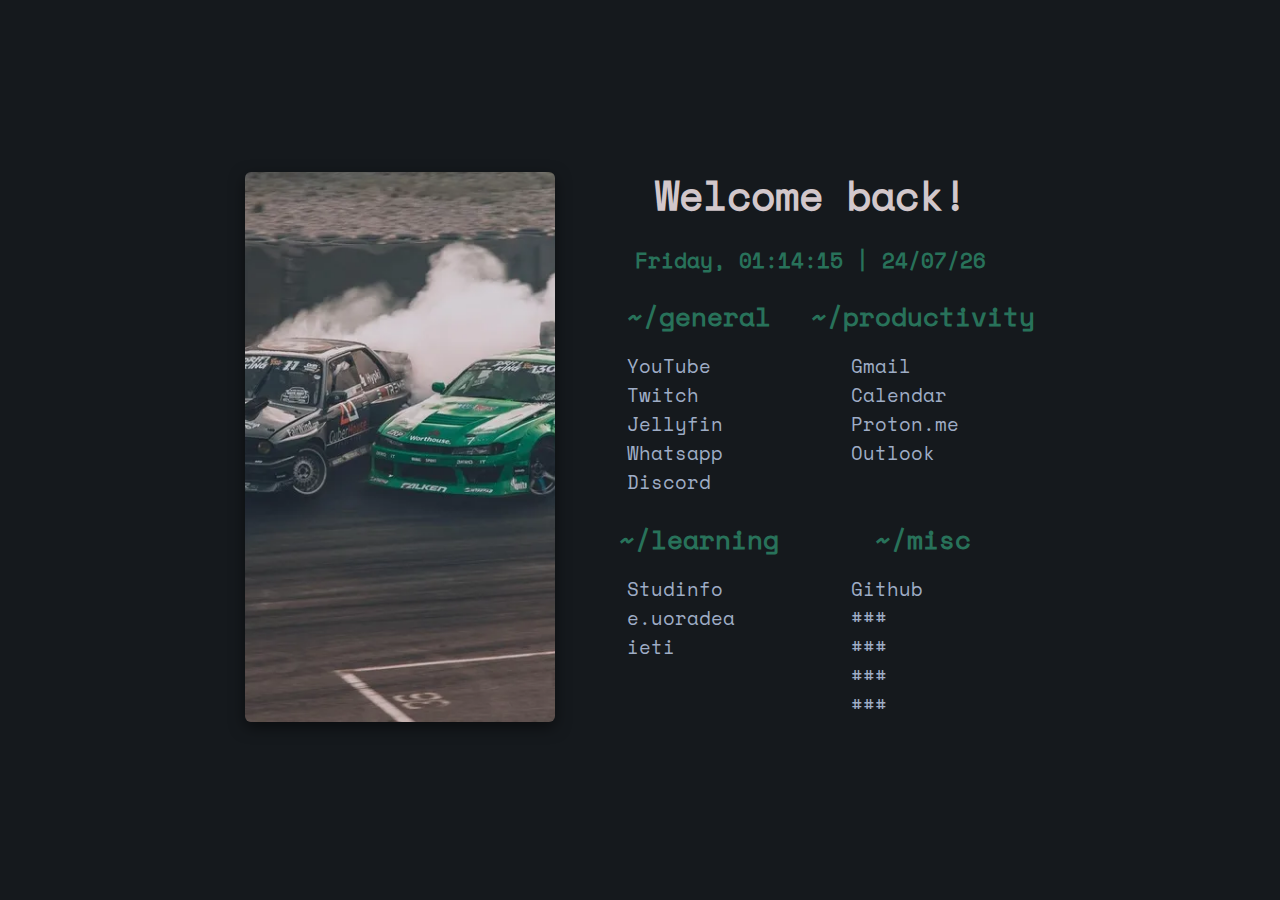
==== index.html @ be9fabdf "out look" ====
<!DOCTYPE html>
<html lang="en">

<head>
	<title>~/startpage</title>
	<meta charset="UTF-8">
	<meta name="viewport" content="width=device-width, initial-scale=1">
	<link href="../src/css/style.css" rel="stylesheet">
</head>

<body>
	<div id="image" onclick="nextImage()">
		<img id="carouselImage" src="../src/images/cover4.webp">
		<script async src="../src/js/theme.js" currentIndex="1"></script>
	</div>
	<div id="text">
		<div id="greeting">Welcome back!</div>
		<div id="date"></div>
		<script async src="../src/js/date.js"></script>
		<div id="links">
			<div class="urls">
				<div class="header">~/general</div>
				<ul>
					<li><a href="https://www.youtube.com/">YouTube</a></li>
					<li><a href="https://www.twitch.tv/">Twitch</a></li>
					<li><a href="https://jf-vue.pages.dev/#">Jellyfin</a></li>
					<li><a href="https://web.whatsapp.com/">Whatsapp</a></li>
					<li><a href="https://discord.com/channels/@me">Discord</a></li>
				</ul>
			</div>
			<div class="urls">
				<div class="header">~/productivity</div>
				<ul>
					<li><a href="https://mail.google.com">Gmail</a></li>
					<li><a href="https://calendar.google.com/calendar/u/0/r">Calendar</a></li>
					<li><a href="https://mail.proton.me">Proton.me</a></li>
					<li><a href="https://outlook.office.com/mail/">Outlook</a></li>
				</ul>
			</div>
			<div class="urls">
				<div class="header">~/learning</div>
				<ul>
					<li><a href="https://studinfo.uoradea.ro/">Studinfo</a></li>
					<li><a href="https://e.uoradea.ro/my/courses.php">e.uoradea</a></li>
					<li><a href="https://ieti.uoradea.ro/ro/studenti/info-studenti">ieti</a></li>
				</ul>
			</div>
			<div class="urls">
				<div class="header">~/misc</div>
				<ul>
					<li><a href="https://github.com/">Github</a></li>
					<li><a href="###">###</a></li>
					<li><a href="###">###</a></li>
					<li><a href="###">###</a></li>
					<li><a href="###">###</a></li>
				</ul>
			</div>
		</div>
	</div>
</body>

</html>
---- src/css/style.css ----
@font-face {
  font-family: "SpaceMono Nerd Font";
  font-display: swap;
  src:
    local("SpaceMono Nerd Font"),
		url(../fonts/SpaceMonoNF.woff2) format("woff2"),
    url(../fonts/SpaceMonoNF.woff) format("woff");
}

:root {
	color-scheme: dark;
}

* {
  transition: all 0.2s ease-in-out;
}

html {
  display: flex;
  align-items: center;
  justify-content: center;
  height: 100svh;
	background: var(--background-color);
	overflow-x: clip;
}

body {
  display: flex;
  color: var(--text-color);
  font-family:
    SpaceMono Nerd Font,
    monospace;
  justify-content: center;
  align-items: center;
}

#text {
	transform: translateX(100vw);
	transition: transform 0.5s ease-in-out;
}

#text.loaded {
  transform: translateX(0vw);
}

#carouselImage {
  height: 550px;
  aspect-ratio: 9 / 16;
  border-radius: 6px;
  box-shadow: 0px 5px 15px 0px rgba(0, 0, 0, 0.5);
  object-fit: cover;
  margin-right: 2em;
}

#carouselImage:hover {
  transform: scale(1.1);
  cursor: pointer;
}

#image {
	opacity: 0;
	transition: opacity 0.5s linear;
}

#image.loaded {
	opacity: 1;
}

@media (max-width: 800px) {
  img {
    display: none;
  }
}

#greeting {
  color: var(--accent-color-2);
  font-size: 2.5em;
  font-weight: 900;
  grid-column: 1/-1;
  text-align: center;
  display: grid;
}

#date {
  font-size: 1.3em;
  font-weight: 600;
  color: var(--accent-color);
  display: grid;
  grid-column: 1/-1;
  text-align: center;
  margin: 1em 0;
}

.header {
  color: var(--accent-color);
  font-size: 1.6em;
  font-weight: 600;
  text-align: center;
  transition: color 0.2s ease-out;
}

#links {
  display: grid;
  grid-row-gap: 0.5em;
  grid-template-columns: repeat(2, 1fr);
}

ul {
  list-style-type: none;
}

a {
  color: var(--text-color);
  font-size: 1.2em;
  text-decoration: none;
  transition: color ease-out 0.2s;
}

a:hover {
  color: var(--hover-color);
  font-style: italic;
}
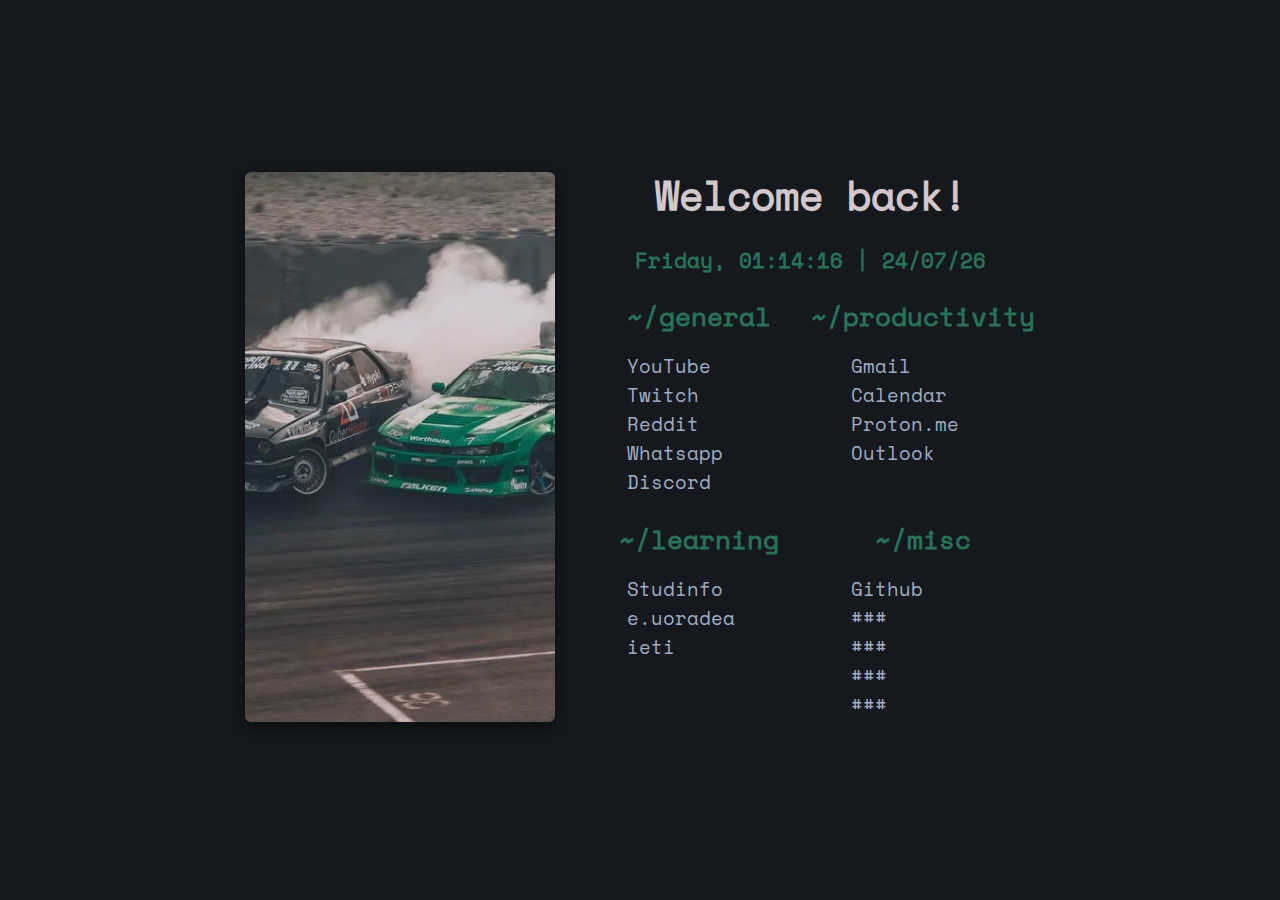
==== commit a15bbbc0: "reddit" ====
--- a/index.html
+++ b/index.html
@@ -23,7 +23,7 @@
 				<ul>
 					<li><a href="https://www.youtube.com/">YouTube</a></li>
 					<li><a href="https://www.twitch.tv/">Twitch</a></li>
-					<li><a href="https://jf-vue.pages.dev/#">Jellyfin</a></li>
+					<li><a href="https://www.reddit.com/">Reddit</a></li>
 					<li><a href="https://web.whatsapp.com/">Whatsapp</a></li>
 					<li><a href="https://discord.com/channels/@me">Discord</a></li>
 				</ul>
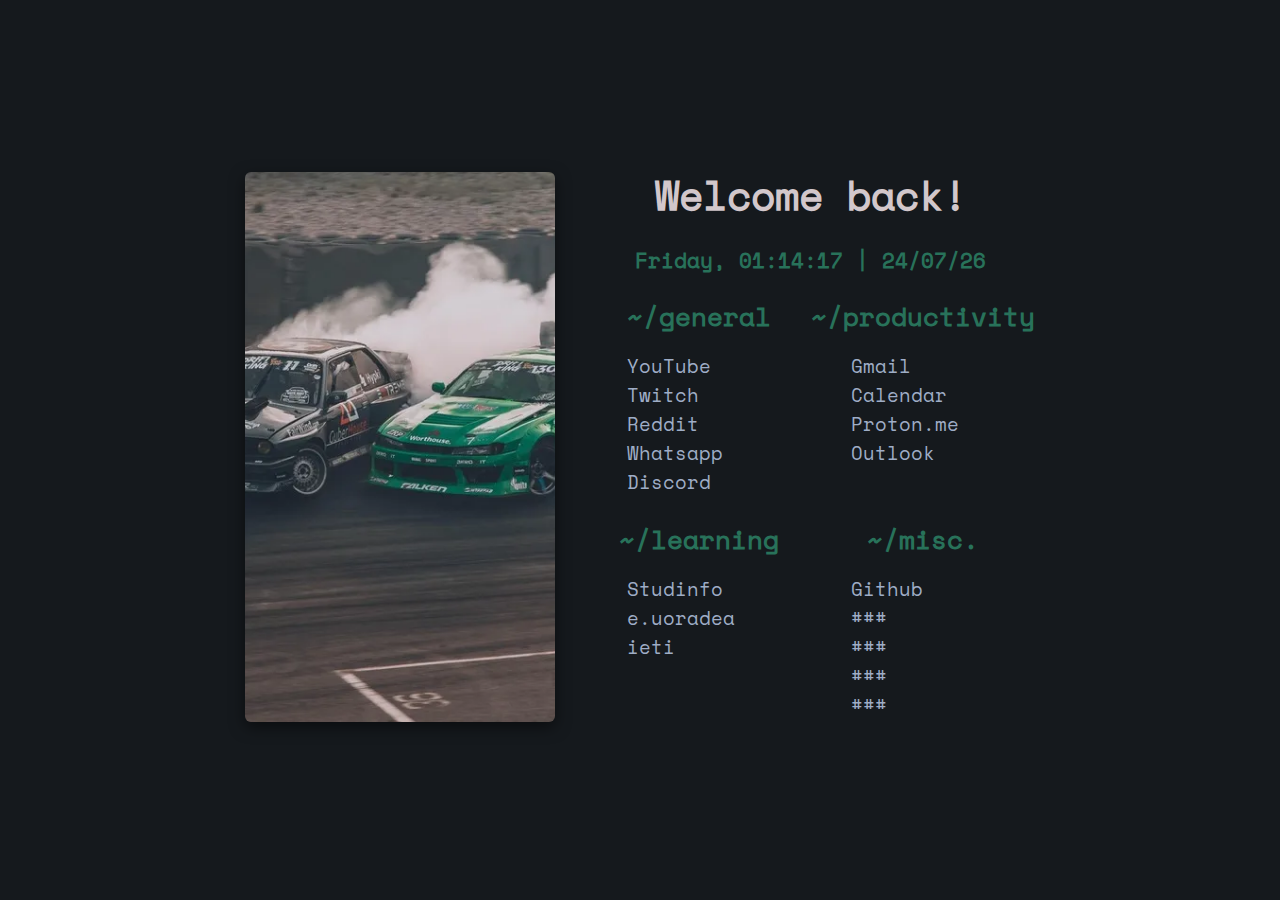
==== commit c564be73: "dot" ====
--- a/index.html
+++ b/index.html
@@ -46,7 +46,7 @@
 				</ul>
 			</div>
 			<div class="urls">
-				<div class="header">~/misc</div>
+				<div class="header">~/misc.</div>
 				<ul>
 					<li><a href="https://github.com/">Github</a></li>
 					<li><a href="###">###</a></li>
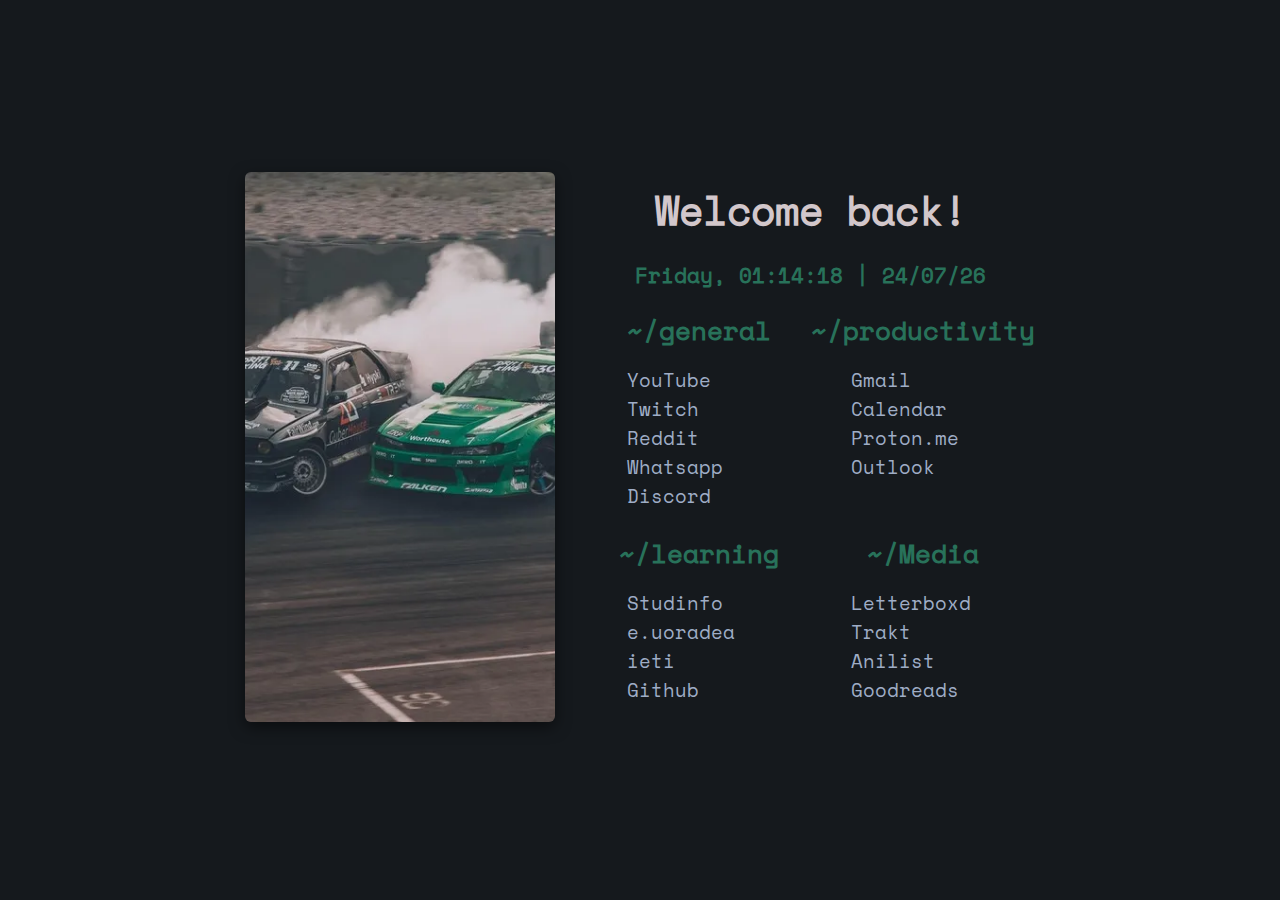
==== commit 0724d33f: "media" ====
--- a/index.html
+++ b/index.html
@@ -41,18 +41,19 @@
 				<div class="header">~/learning</div>
 				<ul>
 					<li><a href="https://studinfo.uoradea.ro/">Studinfo</a></li>
-					<li><a href="https://e.uoradea.ro/my/courses.php">e.uoradea</a></li>
+					<li><a href="https://e.uoradea.ro/my/courses.php">e.uoradea</a></li>	
 					<li><a href="https://ieti.uoradea.ro/ro/studenti/info-studenti">ieti</a></li>
+					<li><a href="https://github.com/">Github</a></li>
 				</ul>
 			</div>
 			<div class="urls">
-				<div class="header">~/misc.</div>
+				<div class="header">~/Media</div>
 				<ul>
-					<li><a href="https://github.com/">Github</a></li>
-					<li><a href="###">###</a></li>
-					<li><a href="###">###</a></li>
-					<li><a href="###">###</a></li>
-					<li><a href="###">###</a></li>
+					
+					<li><a href="https://letterboxd.com/">Letterboxd</a></li>
+					<li><a href="https://trakt.tv/">Trakt</a></li>
+					<li><a href="https://anilist.co/home">Anilist</a></li>
+					<li><a href="https://www.goodreads.com/">Goodreads</a></li>
 				</ul>
 			</div>
 		</div>
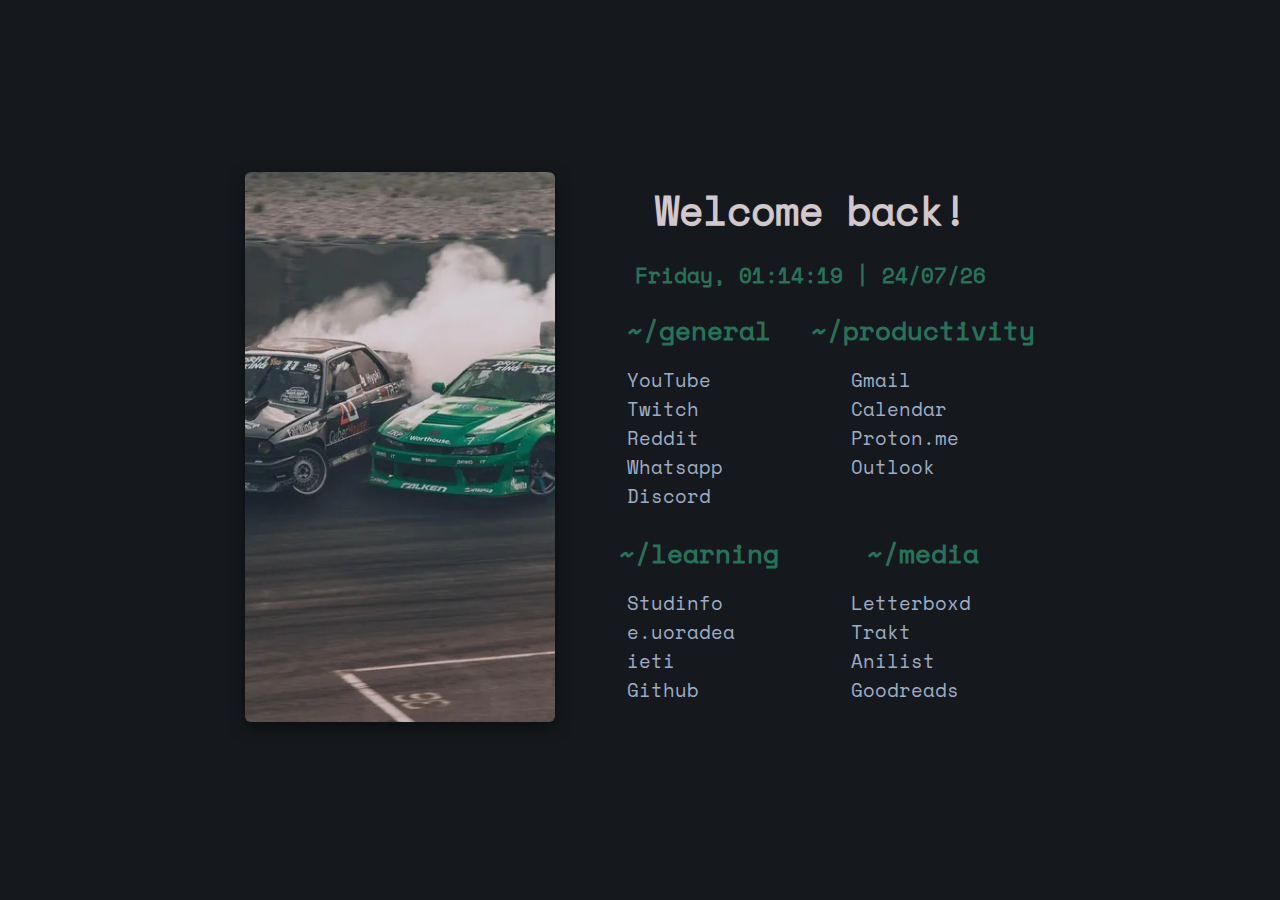
==== commit 4ecb4411: "media" ====
--- a/index.html
+++ b/index.html
@@ -47,7 +47,7 @@
 				</ul>
 			</div>
 			<div class="urls">
-				<div class="header">~/Media</div>
+				<div class="header">~/media</div>
 				<ul>
 					
 					<li><a href="https://letterboxd.com/">Letterboxd</a></li>
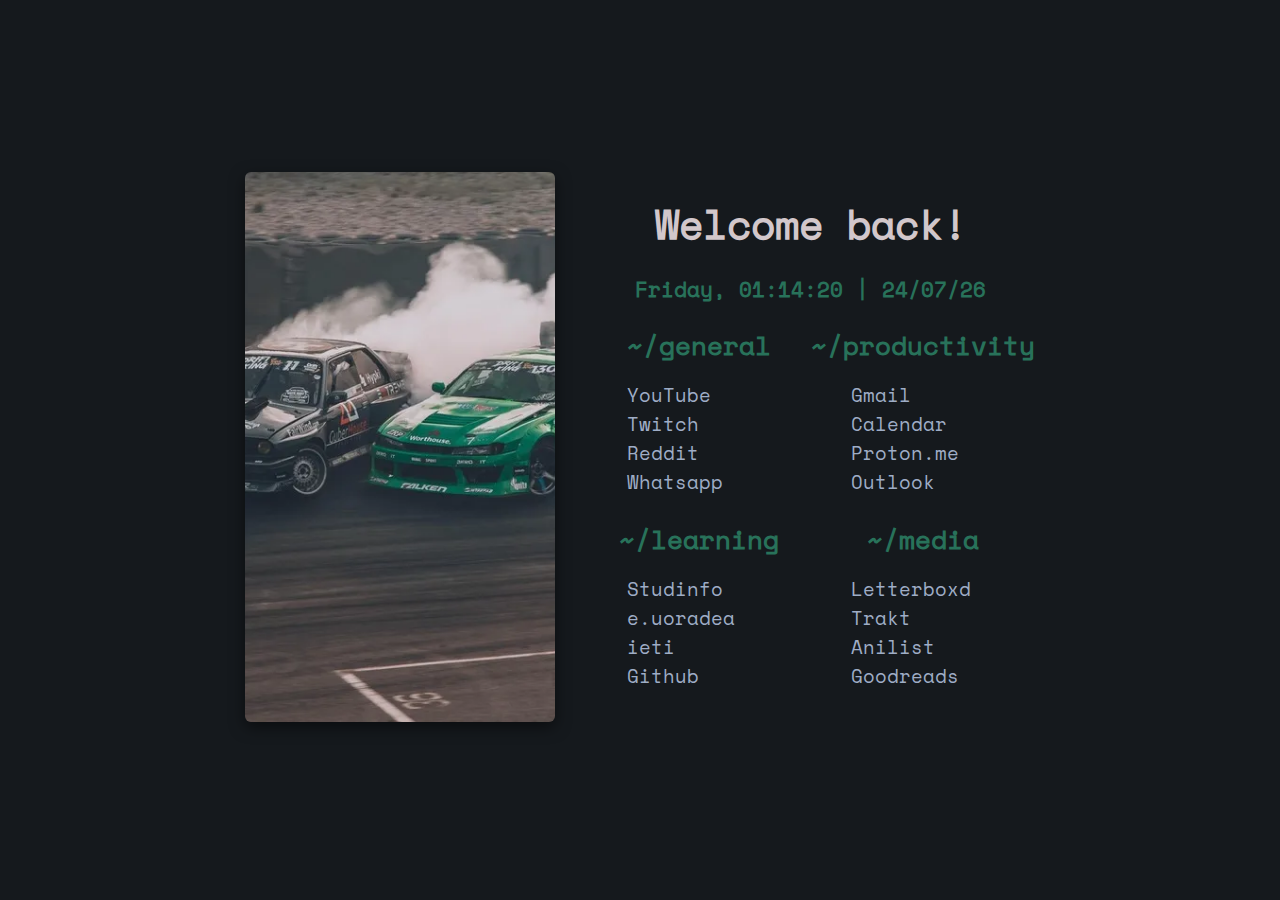
==== commit 872335cf: "no discord kitten" ====
--- a/index.html
+++ b/index.html
@@ -25,7 +25,6 @@
 					<li><a href="https://www.twitch.tv/">Twitch</a></li>
 					<li><a href="https://www.reddit.com/">Reddit</a></li>
 					<li><a href="https://web.whatsapp.com/">Whatsapp</a></li>
-					<li><a href="https://discord.com/channels/@me">Discord</a></li>
 				</ul>
 			</div>
 			<div class="urls">
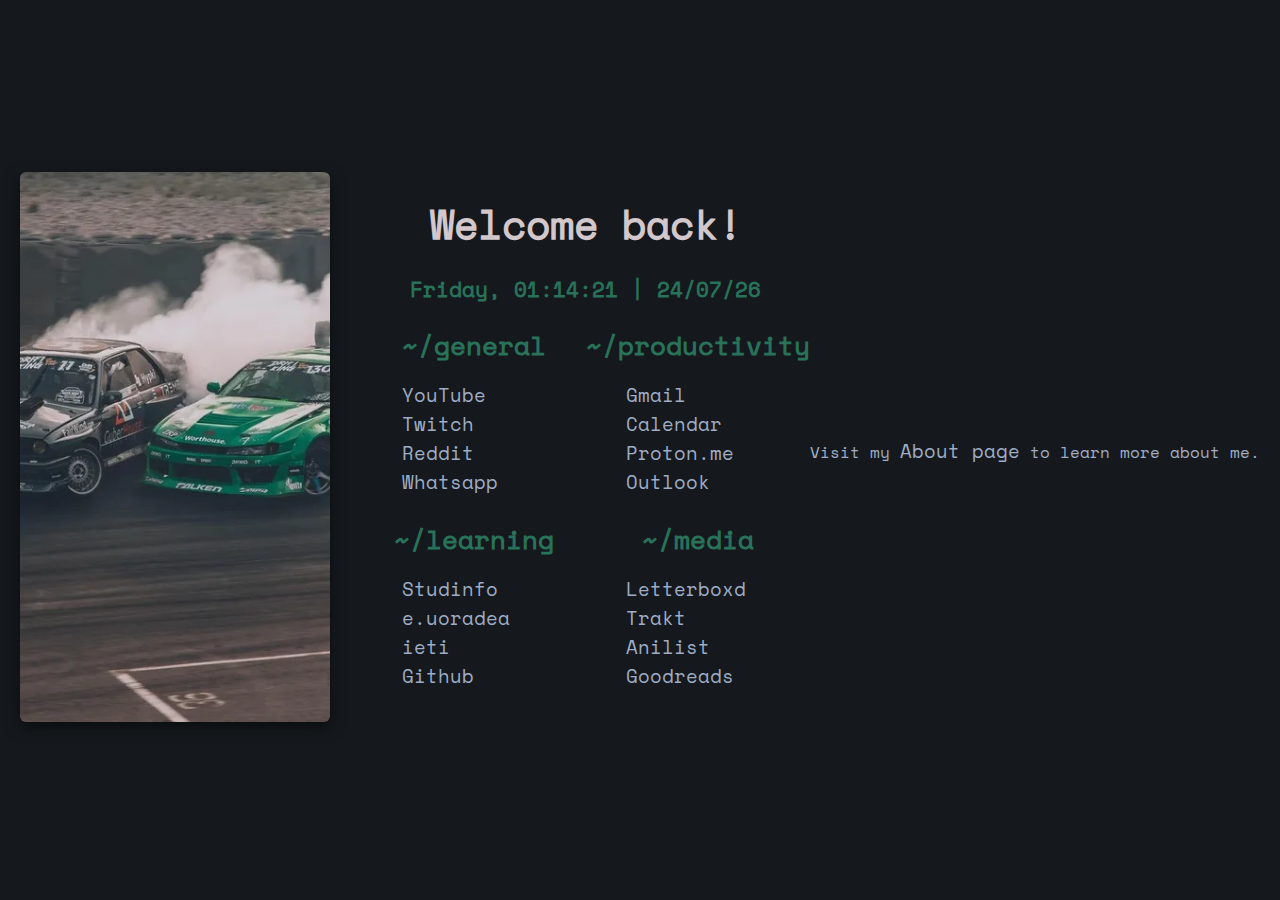
==== commit 850db934: "about" ====
--- a/index.html
+++ b/index.html
@@ -57,6 +57,10 @@
 			</div>
 		</div>
 	</div>
+<footer>
+	<p>Visit my <a href="about.html">About page</a> to learn more about me.</p>
+</footer>
+
 </body>
 
 </html>
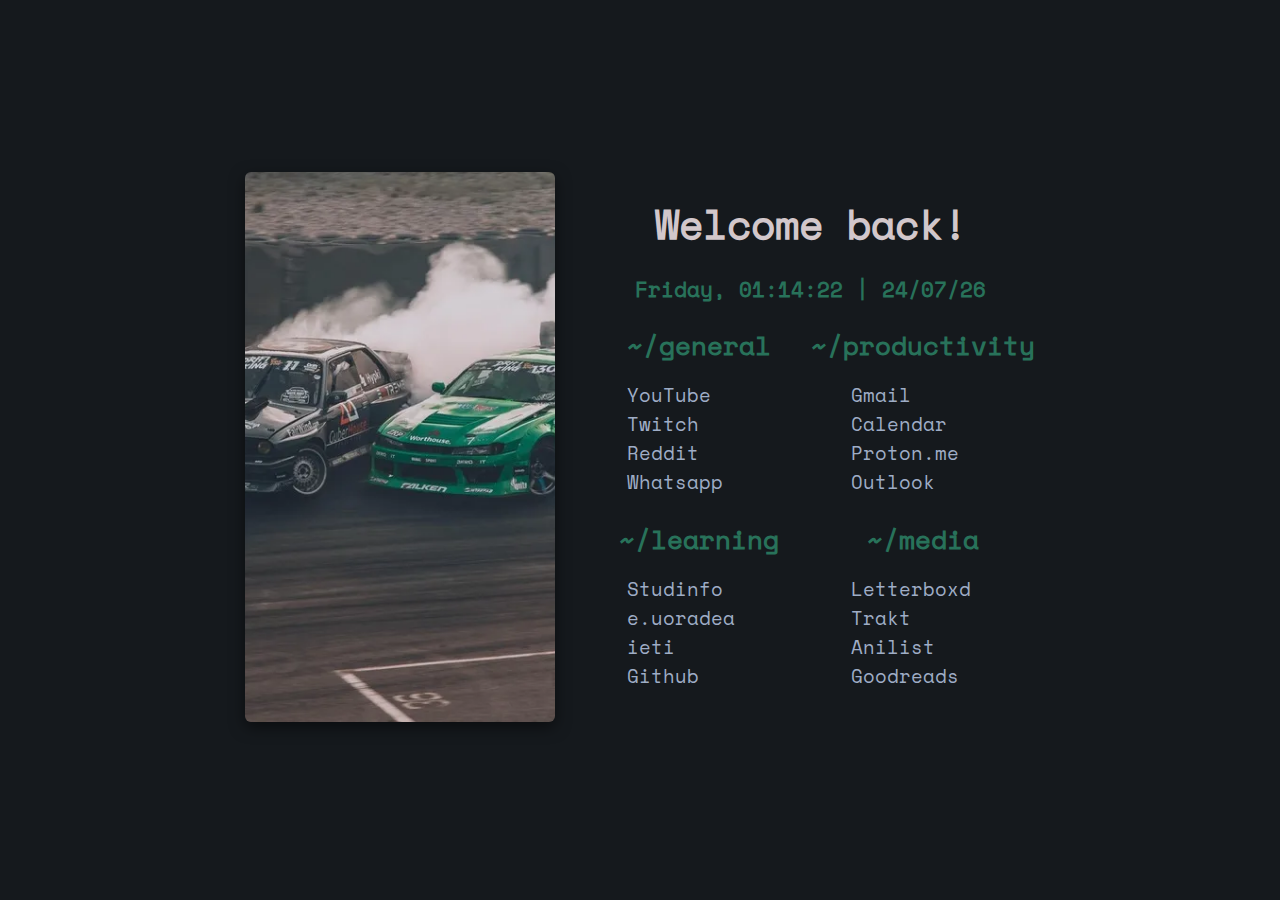
==== commit 9ea0ce04: "no about" ====
--- a/index.html
+++ b/index.html
@@ -57,9 +57,6 @@
 			</div>
 		</div>
 	</div>
-<footer>
-	<p>Visit my <a href="about.html">About page</a> to learn more about me.</p>
-</footer>
 
 </body>
 
